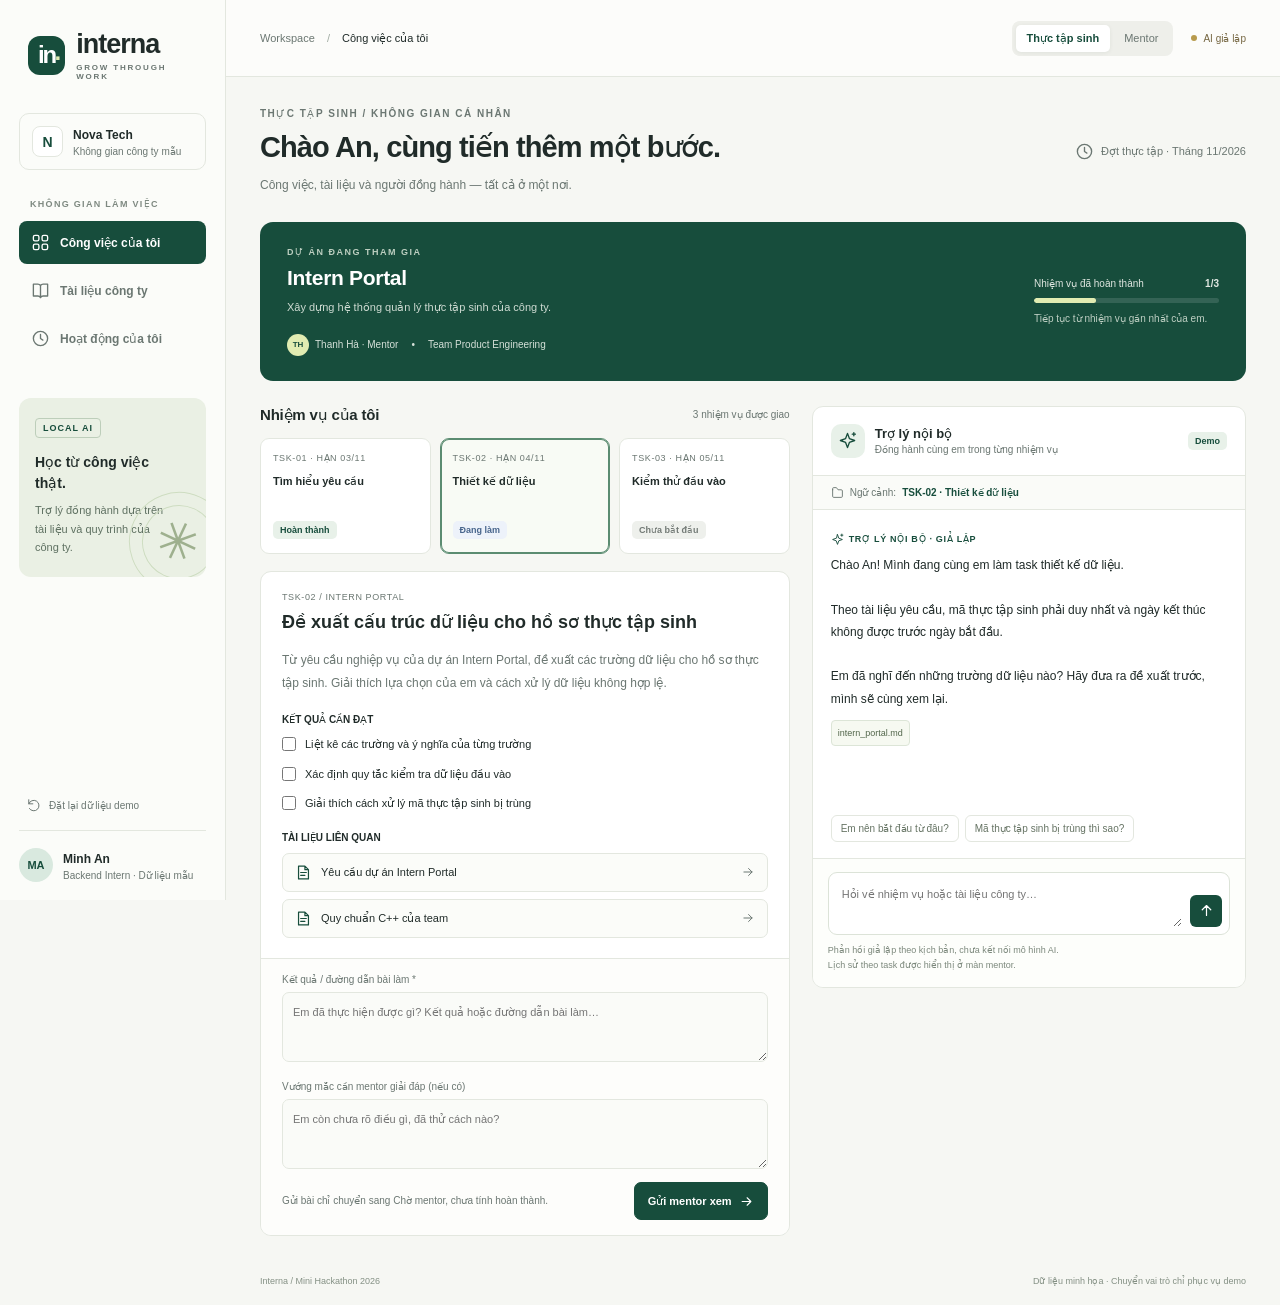
==== frontend/index.html @ 0b30b1be "Demo web" ====
<!doctype html>
<html lang="vi">
<head>
  <meta charset="utf-8">
  <meta name="viewport" content="width=device-width,initial-scale=1">
  <meta name="theme-color" content="#174d3c">
  <title>Interna — Không gian thực tập</title>
  <link rel="stylesheet" href="style.css">
  <script src="config.js" defer></script>
  <script src="app.js" defer></script>
</head>
<body>
  <svg class="svg-defs" xmlns="http://www.w3.org/2000/svg" aria-hidden="true"><defs>
    <symbol id="i-grid" viewBox="0 0 24 24"><rect x="3" y="3" width="7" height="7" rx="2"/><rect x="14" y="3" width="7" height="7" rx="2"/><rect x="3" y="14" width="7" height="7" rx="2"/><rect x="14" y="14" width="7" height="7" rx="2"/></symbol>
    <symbol id="i-book" viewBox="0 0 24 24"><path d="M12 5v16M3 4h5a4 4 0 0 1 4 2 4 4 0 0 1 4-2h5v15h-5a4 4 0 0 0-4 2 4 4 0 0 0-4-2H3z"/></symbol>
    <symbol id="i-clock" viewBox="0 0 24 24"><circle cx="12" cy="12" r="9"/><path d="M12 7v5l3 2"/></symbol>
    <symbol id="i-arrow" viewBox="0 0 24 24"><path d="M5 12h14m-6-6 6 6-6 6"/></symbol>
    <symbol id="i-spark" viewBox="0 0 24 24"><path d="m12 3 2.4 6.6L21 12l-6.6 2.4L12 21l-2.4-6.6L3 12l6.6-2.4zM20 2v4m-2-2h4"/></symbol>
    <symbol id="i-check" viewBox="0 0 24 24"><path d="m5 12 4 4L19 6"/></symbol>
    <symbol id="i-send" viewBox="0 0 24 24"><path d="m12 19 0-14m-6 6 6-6 6 6"/></symbol>
    <symbol id="i-folder" viewBox="0 0 24 24"><path d="M3 7V5a2 2 0 0 1 2-2h5l3 4h6a2 2 0 0 1 2 2v10a2 2 0 0 1-2 2H5a2 2 0 0 1-2-2V7z"/></symbol>
    <symbol id="i-users" viewBox="0 0 24 24"><circle cx="9" cy="8" r="3"/><path d="M3 21v-3a6 6 0 0 1 12 0v3m1-16a3 3 0 0 1 0 6m2 3a5 5 0 0 1 3 4v3"/></symbol>
    <symbol id="i-close" viewBox="0 0 24 24"><path d="m6 6 12 12M18 6 6 18"/></symbol>
    <symbol id="i-file" viewBox="0 0 24 24"><path d="M14 3H5v18h14V8zm0 0v5h5M8 12h8m-8 4h6"/></symbol>
    <symbol id="i-reset" viewBox="0 0 24 24"><path d="M3 10a9 9 0 1 1 1 8M3 3v7h7"/></symbol>
  </defs></svg>
  <div class="app-shell">
    <aside class="sidebar">
      <a class="brand" href="#" aria-label="Interna trang chính"><span class="brand-mark">in<span>·</span></span><span>interna<small>GROW THROUGH WORK</small></span></a>
      <div class="company"><span class="company-icon">N</span><div><strong>Nova Tech</strong><small>Không gian công ty mẫu</small></div></div>
      <p class="nav-label">KHÔNG GIAN LÀM VIỆC</p>
      <nav id="main-nav" aria-label="Điều hướng chính"></nav>
      <div class="sidebar-note"><span class="tiny-pill">LOCAL AI</span><h3>Học từ công việc thật.</h3><p>Trợ lý đồng hành dựa trên tài liệu và quy trình của công ty.</p><div class="note-orbit" aria-hidden="true"><span>✳</span></div></div>
      <div class="sidebar-bottom"><button class="reset-button" id="reset-demo"><svg class="icon"><use href="#i-reset"/></svg>Đặt lại dữ liệu demo</button><div class="profile" id="profile"></div></div>
    </aside>
    <div class="workspace">
      <header class="topbar">
        <div class="breadcrumb">Workspace <span>/</span> <strong id="breadcrumb-label">Công việc của tôi</strong></div>
        <div class="role-switch" role="group" aria-label="Chuyển màn hình demo"><button data-role="intern" aria-pressed="true">Thực tập sinh</button><button data-role="mentor" aria-pressed="false">Mentor</button></div>
        <span class="demo-badge" id="connection-badge"><span></span>AI giả lập</span>
      </header>
      <main id="main-content" tabindex="-1"></main>
      <footer class="page-footer"><span>Interna / Mini Hackathon 2026</span><span>Dữ liệu minh họa · Chuyển vai trò chỉ phục vụ demo</span></footer>
    </div>
  </div>
  <dialog id="detail-dialog" aria-labelledby="dialog-title"><div class="dialog-top"><span class="eyebrow">KNOWLEDGE BASE</span><button class="icon-button" id="close-dialog" aria-label="Đóng"><svg class="icon"><use href="#i-close"/></svg></button></div><h2 id="dialog-title"></h2><div id="dialog-content"></div></dialog>
  <div id="toast" role="status" aria-live="polite" hidden></div>
</body>
</html>
---- frontend/style.css ----
@charset "UTF-8";
.status.changes{color:#9b4a30;background:#fff0e8}
.task-bottom label:not(:first-child){margin-top:16px}
.task-discussion{border-top:1px solid var(--line);padding-top:19px;margin-top:20px}
.task-discussion>h3{font-size:13px;font-weight:650}
.review-help{font-size:11px!important;line-height:1.8;color:var(--muted);margin:8px 0 12px!important}
.review-text{white-space:pre-wrap;overflow-wrap:anywhere;font-size:12px;line-height:1.9}
.review-thread{display:flex;flex-direction:column;gap:11px;margin:14px 0}
.review-message{padding:13px 15px;border-radius:8px;border:1px solid var(--line);background:#fbfcf9}
.review-message.from-mentor{background:#eff5ed;border-color:#dce7d6}
.review-author{font-size:11px;font-weight:650;color:var(--green);line-height:1.7;margin-bottom:8px}
.review-author>span{display:block;font-size:10px;font-weight:400;color:var(--muted)}
.review-message small,.submission-snapshot small{display:block;font-size:10px;color:var(--muted);line-height:1.7;margin-top:9px}
.review-actions{display:flex;gap:9px;flex-wrap:wrap;margin-top:18px}
.review-label{display:block;font-size:12px;font-weight:600;margin:18px 0 9px}
.submission-history{margin:0 0 17px;padding:10px 0;border-bottom:1px solid var(--line)}
.submission-history summary{cursor:pointer;font-size:11px;font-weight:600;line-height:1.8}
.submission-snapshot{padding:14px 0;border-bottom:1px solid var(--line)}
.submission-snapshot:last-child{border-bottom:0}
.submission-snapshot h3{font-size:12px;margin:0!important;line-height:1.7}
.submission-snapshot .mini-label{margin:13px 0 5px}
.submission-snapshot p{margin-top:0!important}
.task-discussion>.btn{margin-top:8px}
:root{--green:#174d3c;--green-deep:#123c30;--mint:#e8f1e9;--lime:#e1ecb2;--paper:#f6f7f3;--white:#fff;--ink:#202b29;--muted:#6b7772;--line:#e3e7df;--amber:#8c6325;--amber-bg:#faf1de;--blue:#48658c;--blue-bg:#edf2fa;font-family:Inter,"Segoe UI",Arial,sans-serif;color:var(--ink);font-size:14px;background:var(--paper);font-synthesis:none}
*{box-sizing:border-box}body{margin:0}button,input,textarea{font:inherit}button,a,input,textarea{ -webkit-tap-highlight-color:transparent}button{cursor:pointer}button:disabled{cursor:wait;opacity:.55}button,a{touch-action:manipulation}a{color:inherit}button:focus-visible,a:focus-visible,input:focus-visible,textarea:focus-visible{outline:3px solid #9ebdb0;outline-offset:3px}button{color:inherit}h1,h2,h3,p{margin:0}button svg{pointer-events:none}svg.icon{width:19px;height:19px;fill:none;stroke:currentColor;stroke-width:1.7;stroke-linecap:round;stroke-linejoin:round;flex-shrink:0}.svg-defs{position:absolute;width:0;height:0;overflow:hidden}.app-shell{display:grid;grid-template-columns:226px minmax(0,1fr);min-height:100vh}.sidebar{background:#fbfcf9;border-right:1px solid var(--line);padding:29px 19px 18px;display:flex;flex-direction:column;position:sticky;top:0;height:100vh;overflow-y:auto}.brand{display:flex;gap:11px;align-items:center;text-decoration:none;font-size:27px;font-weight:650;letter-spacing:-1px;padding:0 9px}.brand-mark{width:39px;height:39px;border-radius:12px;background:var(--green);color:#fff;font-size:24px;display:grid;place-items:center;position:relative;letter-spacing:-2px}.brand-mark>span{position:absolute;color:var(--lime);right:6px;bottom:3px}.brand small{display:block;font-size:8px;letter-spacing:1.8px;font-weight:600;color:var(--muted);margin-top:3px}.company{display:flex;gap:10px;align-items:center;border:1px solid var(--line);border-radius:10px;margin:32px 0 29px;padding:12px}.company-icon{display:grid;place-items:center;border:1px solid var(--line);width:31px;height:31px;border-radius:8px;background:#fff;color:var(--green);font-weight:700}.company strong{font-size:12px}.company small{display:block;color:var(--muted);font-size:10px;margin-top:4px}.nav-label{font-size:9px;letter-spacing:1.3px;color:#7e8981;font-weight:650;margin:0 11px 12px}nav{display:flex;flex-direction:column;gap:5px}.nav-item{display:flex;align-items:center;gap:10px;text-align:left;padding:12px;border:0;border-radius:8px;background:transparent;color:var(--muted);font-size:12px;font-weight:550}.nav-item.active{background:var(--green);color:#fff}.nav-item:hover:not(.active){background:var(--mint)}.sidebar-note{background:#eaf0e4;border-radius:12px;margin-top:38px;padding:20px 16px;overflow:hidden;position:relative;min-height:179px}.tiny-pill{font-size:9px;font-weight:700;letter-spacing:1px;color:var(--green);padding:4px 7px;border-radius:4px;border:1px solid #bdceba;display:inline-block}.sidebar-note h3{font-size:14px;line-height:1.5;max-width:120px;margin:14px 0 7px}.sidebar-note p{font-size:11px;color:#5f7162;line-height:1.7;max-width:130px}.note-orbit{position:absolute;right:-23px;bottom:-15px;width:100px;height:100px;border:1px solid #ceddc1;border-radius:50%;display:grid;place-items:center;transform:rotate(-20deg)}.note-orbit:before{content:"";position:absolute;inset:12px;border:1px solid #ceddc1;border-radius:50%}.note-orbit span{font-size:52px;color:#9eb08e}.sidebar-bottom{margin-top:auto;padding-top:30px}.reset-button{display:flex;gap:8px;align-items:center;border:0;background:none;color:var(--muted);font-size:10px;padding:8px}.reset-button svg.icon{width:14px;height:14px}.profile{display:flex;gap:10px;border-top:1px solid var(--line);margin-top:10px;padding-top:17px;align-items:center}.avatar{width:34px;height:34px;display:grid;place-items:center;border-radius:50%;font-size:11px;font-weight:650;background:#e7e5d9;color:#635d48;flex-shrink:0}.avatar.green{background:#d9e9df;color:var(--green)}.avatar.blue{background:#e0e7f0;color:#4b668b}.avatar.pink{background:#f1e3e1;color:#8d6460}.profile strong{font-size:12px}.profile small{display:block;color:var(--muted);font-size:10px;margin-top:4px}.workspace{min-width:0}.topbar{min-height:77px;padding:16px 34px;display:flex;gap:18px;align-items:center;border-bottom:1px solid var(--line);background:rgba(255,255,255,.65)}.breadcrumb{font-size:11px;color:var(--muted);flex:1}.breadcrumb span{padding:0 9px;color:#a0aba2}.breadcrumb strong{font-weight:500;color:var(--ink)}.role-switch{display:flex;background:#eeefea;padding:4px;border-radius:8px;gap:3px}.role-switch button{border:0;background:none;padding:7px 11px;border-radius:5px;color:var(--muted);font-size:11px}.role-switch button[aria-pressed=true]{background:#fff;color:var(--green);box-shadow:0 1px 4px #102b1810;font-weight:650}.demo-badge{display:flex;align-items:center;gap:6px;font-size:10px;color:#756641;white-space:nowrap}.demo-badge>span{width:6px;height:6px;background:#b79a4c;border-radius:50%}#main-content{padding:31px 34px 16px;max-width:1600px;margin:auto}.page-heading{display:flex;justify-content:space-between;align-items:center;gap:20px;margin-bottom:27px}.eyebrow{font-size:10px;letter-spacing:1.5px;font-weight:650;color:var(--muted);display:block;margin-bottom:10px}h1{font-size:29px;font-weight:620;letter-spacing:-.9px;line-height:1.3}.page-heading p{color:var(--muted);font-size:12px;line-height:1.7;margin-top:8px}.heading-aside{font-size:11px;color:var(--muted);display:flex;gap:7px;align-items:center;white-space:nowrap}.btn{border:1px solid var(--line);background:#fff;padding:10px 13px;border-radius:7px;font-size:11px;font-weight:600;display:inline-flex;align-items:center;justify-content:center;gap:7px;line-height:1.5;text-decoration:none}.btn:hover{background:#f0f3ed}.btn.primary{background:var(--green);color:#fff;border-color:var(--green)}.btn.primary:hover{background:var(--green-deep)}.btn.soft{background:var(--mint);color:var(--green);border-color:transparent}.btn svg.icon{width:15px;height:15px}.icon-button{border:0;background:transparent;padding:7px;border-radius:6px;color:var(--muted);display:inline-flex}.icon-button:hover{background:var(--mint)}.project-banner{background:var(--green);color:#fff;display:flex;align-items:center;justify-content:space-between;gap:24px;padding:25px 27px;border-radius:13px;position:relative;overflow:hidden;margin-bottom:25px}.project-banner .eyebrow{color:#bdcfc1;font-size:9px;margin-bottom:9px}.project-banner h2{font-size:21px;font-weight:550;letter-spacing:-.3px;position:relative}.project-banner p{color:#cedbd2;font-size:11px;margin-top:8px;line-height:1.7}.project-meta{display:flex;gap:13px;margin-top:17px;font-size:10px;color:#d5e0d8;align-items:center;flex-wrap:wrap}.project-meta>span{display:flex;gap:6px;align-items:center}.project-meta .avatar{width:22px;height:22px;font-size:8px;background:var(--lime);color:var(--green)}.banner-progress{width:185px;flex-shrink:0;position:relative}.banner-progress .progress-label{display:flex;justify-content:space-between;font-size:10px;color:#e0e7e1;margin-bottom:9px}.progress-track{background:#ffffff20;height:5px;border-radius:8px;overflow:hidden}.progress-fill{height:100%;background:var(--lime);border-radius:8px}.banner-progress small{display:block;color:#becfc3;margin-top:10px;font-size:10px}.work-grid{display:grid;grid-template-columns:minmax(0,1fr) minmax(315px,.82fr);gap:22px;align-items:start}.section-title{display:flex;align-items:center;justify-content:space-between;margin-bottom:14px;gap:12px}h2.section-name{font-size:15px;font-weight:650;letter-spacing:-.2px}.section-title>span,.section-title small{font-size:10px;color:var(--muted)}.task-tabs{display:grid;grid-template-columns:repeat(3,minmax(0,1fr));gap:9px;margin-bottom:17px}.task-card{min-width:0;text-align:left;padding:14px 12px;border:1px solid var(--line);border-radius:9px;background:#fff;position:relative}.task-card.selected{border-color:#5b8c71;box-shadow:inset 0 0 0 1px #5b8c71;background:#f8fbf5}.task-id{font-size:9px;letter-spacing:.6px;color:var(--muted);display:block;margin-bottom:10px}.task-card strong{font-size:11px;line-height:1.6;font-weight:600;display:block;min-height:36px}.status{font-size:9px;padding:4px 7px;border-radius:5px;display:inline-block;white-space:nowrap;font-weight:550}.status.todo{color:#737a76;background:#eef0ec}.status.active{color:var(--blue);background:var(--blue-bg)}.status.review{color:var(--amber);background:var(--amber-bg)}.status.done{color:var(--green);background:var(--mint)}.task-card .status{margin-top:12px}.panel{background:#fff;border:1px solid var(--line);border-radius:11px;overflow:hidden}.panel-header{display:flex;justify-content:space-between;align-items:center;gap:12px;padding:19px 21px;border-bottom:1px solid var(--line)}.panel-header h2,.panel-header h3{font-size:13px;font-weight:650}.panel-body{padding:20px 21px}.task-detail .task-id{margin-bottom:7px}.task-detail h2{font-size:18px;font-weight:600;line-height:1.5}.task-description{font-size:12px;color:var(--muted);line-height:1.9;margin:13px 0 20px}.mini-label{font-size:10px;font-weight:650;margin:20px 0 10px;color:var(--ink);display:block}.checklist{display:flex;flex-direction:column;gap:11px}.check-item{display:flex;gap:9px;align-items:flex-start;font-size:11px;line-height:1.65;cursor:pointer}.check-item input{accent-color:var(--green);width:14px;height:14px;margin:2px 0 0;flex-shrink:0}.check-item:has(input:checked) span{color:#7d8880;text-decoration:line-through}.document-links{display:flex;flex-direction:column;gap:7px}.doc-link{display:flex;align-items:center;gap:9px;padding:10px 12px;border:1px solid var(--line);background:#fbfcf9;border-radius:7px;text-align:left;font-size:11px}.doc-link svg.icon:first-child{color:var(--green);width:17px;height:17px}.doc-link span{flex:1}.doc-link svg.icon:last-child{width:14px;height:14px;color:var(--muted)}.doc-link:hover{border-color:#97ad9b}.task-bottom{border-top:1px solid var(--line);padding:15px 21px;background:#fdfdfb}.task-bottom label{font-size:10px;color:var(--muted);display:block;margin-bottom:7px}.task-bottom textarea,.review-note{width:100%;background:#fafbf8;border:1px solid var(--line);border-radius:7px;padding:10px;font-size:11px;line-height:1.7;resize:vertical;color:var(--ink);min-height:70px}.task-actions{display:flex;justify-content:space-between;align-items:center;gap:12px;margin-top:10px}.task-actions small{font-size:10px;color:var(--muted);line-height:1.6}.ai-panel{position:sticky;top:20px}.ai-header{padding:17px 18px;display:flex;align-items:center;gap:10px;border-bottom:1px solid var(--line)}.ai-mark{display:grid;place-items:center;width:34px;height:34px;border-radius:10px;background:var(--mint);color:var(--green);flex-shrink:0}.ai-header h2{font-size:13px}.ai-header p{font-size:10px;color:var(--muted);margin-top:3px}.ai-header .status{margin-left:auto}.context-strip{display:flex;align-items:center;gap:6px;padding:10px 18px;background:#fafbf8;font-size:10px;color:var(--muted);border-bottom:1px solid var(--line)}.context-strip svg{width:13px;height:13px}.context-strip strong{font-weight:550;color:var(--green)}.chat-log{padding:21px 18px;display:flex;flex-direction:column;gap:18px;min-height:305px;max-height:440px;overflow-y:auto;scrollbar-width:thin;scrollbar-color:#d5dfd3 transparent}.chat-message{max-width:100%;font-size:12px;line-height:1.85;overflow-wrap:anywhere}.chat-message.user{align-self:flex-end;background:#edf2e9;color:#344b3e;padding:11px 13px;border-radius:10px 10px 3px 10px;max-width:92%;white-space:pre-wrap}.message-label{font-size:9px;letter-spacing:.7px;color:var(--green);font-weight:700;margin-bottom:7px;display:flex;align-items:center;gap:5px}.message-label .icon{width:13px;height:13px}.message-text{white-space:pre-wrap}.citations{display:flex;gap:5px;flex-wrap:wrap;margin-top:10px}.citation{border:1px solid #dce5d7;background:#f6f9f1;color:#53674c;border-radius:4px;padding:4px 6px;font-size:9px;text-align:left}.chat-prompts{padding:0 18px 16px;display:flex;flex-wrap:wrap;gap:6px}.prompt-chip{border:1px solid var(--line);border-radius:6px;background:#fff;padding:7px 9px;color:#657363;font-size:10px;text-align:left}.prompt-chip:hover{background:var(--mint)}.composer{border-top:1px solid var(--line);padding:13px 15px;background:#fdfefb}.composer-row{display:flex;border:1px solid #dce3d8;border-radius:9px;background:#fff;padding:7px;align-items:flex-end;gap:8px}.composer textarea{border:0;background:transparent;resize:vertical;min-height:38px;max-height:140px;width:100%;padding:6px;font-size:11px;line-height:1.6;color:var(--ink)}.composer button{width:32px;height:32px;border:0;border-radius:6px;background:var(--green);color:#fff;display:grid;place-items:center;flex-shrink:0}.composer .icon{width:17px;height:17px}.composer-note{font-size:9px;color:#7c887c;line-height:1.7;margin-top:8px;display:flex;gap:5px}.chat-error{color:#9a3f35;background:#fff0ed;border-radius:6px;padding:9px;font-size:11px;line-height:1.6;margin-bottom:10px}.page-footer{padding:24px 34px 19px;display:flex;justify-content:space-between;gap:12px;font-size:9px;color:#849084;max-width:1600px;margin:auto}.stats-grid{display:grid;grid-template-columns:repeat(3,minmax(0,1fr));gap:15px;margin-bottom:25px}.stat{background:#fff;border:1px solid var(--line);border-radius:10px;padding:19px 21px;display:flex;justify-content:space-between;align-items:start;gap:10px}.stat-label{font-size:11px;color:var(--muted)}.stat strong{display:block;font-size:29px;font-weight:600;letter-spacing:-1px;margin:10px 0 5px}.stat small{font-size:10px;color:var(--muted)}.stat-icon{width:34px;height:34px;background:var(--mint);border-radius:9px;display:grid;place-items:center;color:var(--green)}.mentor-grid{display:grid;grid-template-columns:minmax(0,1.25fr) minmax(300px,.85fr);gap:22px;align-items:start}.roster{display:flex;gap:9px;margin-bottom:19px}.person-card{padding:11px;display:flex;gap:8px;align-items:center;border:1px solid var(--line);border-radius:8px;background:#fff;flex:1;min-width:0;text-align:left}.person-card.active{border-color:#5b8c71;background:#f5f9f2;box-shadow:inset 0 0 0 1px #5b8c71}.person-card .avatar{width:29px;height:29px;font-size:9px}.person-card strong{display:block;font-size:11px}.person-card small{font-size:9px;color:var(--muted);display:block;margin-top:3px}.student-header{display:flex;align-items:center;gap:11px}.student-header .avatar{width:39px;height:39px}.student-header h2{font-size:14px}.student-header p{font-size:10px;color:var(--muted);margin-top:5px}.task-table{width:100%;border-collapse:collapse;font-size:11px}.task-table th{text-align:left;color:var(--muted);font-size:9px;letter-spacing:.5px;font-weight:550;padding:13px 21px;background:#fcfdfb}.task-table td{padding:14px 21px;border-top:1px solid #edf0e9;line-height:1.65}.task-table td small{display:block;color:var(--muted);font-size:9px}.table-wrap{overflow-x:auto}.timeline{padding:5px 0 0}.timeline-row{position:relative;padding:0 0 21px 24px;border-left:1px solid #dfe6db;margin-left:5px}.timeline-row:last-child{border-left-color:transparent;padding-bottom:0}.timeline-row:before{content:"";position:absolute;left:-4px;top:4px;width:7px;height:7px;border-radius:50%;background:#6d9477;box-shadow:0 0 0 4px #fff}.timeline-time{font-size:9px;color:var(--muted);margin-bottom:6px}.timeline-title{font-size:11px;font-weight:550;line-height:1.6}.timeline-detail{font-size:11px;color:var(--muted);line-height:1.75;margin-top:5px;white-space:pre-wrap;overflow-wrap:anywhere}.activity-tag{font-size:9px;color:#7b897d;margin-top:5px}.summary-card{background:#eef3e7;border:1px solid #dbe5ce;border-radius:11px;padding:22px}.summary-top{display:flex;gap:8px;align-items:center;color:var(--green);font-size:13px;font-weight:600}.summary-meta{font-size:9px;color:#6b7c61;margin:8px 0 20px;line-height:1.7}.evidence-block{margin-bottom:18px}.evidence-block h3{font-size:11px;font-weight:650;margin-bottom:7px}.evidence-block p{font-size:11px;line-height:1.9;color:#5c6b56}.evidence-source{margin-top:7px;font-size:9px;color:#728168;display:block}.summary-disclaimer{font-size:10px;line-height:1.8;color:#64705e;border-top:1px solid #d5dfc9;padding-top:13px}.mentor-note{margin-top:17px}.mentor-note .panel-body{padding:18px}.mentor-note label{display:block;font-size:11px;font-weight:600;margin-bottom:10px}.mentor-note .btn{width:100%;margin-top:10px}.note-saved{font-size:10px;color:var(--green);margin-top:8px;line-height:1.7}.empty{padding:26px;font-size:12px;color:var(--muted);line-height:1.9}.knowledge-grid{display:grid;grid-template-columns:repeat(3,minmax(0,1fr));gap:16px}.knowledge-card{padding:23px;background:#fff;border:1px solid var(--line);border-radius:11px;display:flex;flex-direction:column;align-items:flex-start;gap:13px}.document-icon{width:40px;height:45px;border-radius:7px;background:var(--mint);display:grid;place-items:center;color:var(--green)}.knowledge-card h2{font-size:15px;line-height:1.5}.knowledge-card p{font-size:12px;color:var(--muted);line-height:1.8;flex:1}.knowledge-card small{color:var(--muted);font-size:10px}.knowledge-card .btn{margin-top:5px}.activity-page{max-width:850px}.activity-page .panel-body{padding:25px}.form-label{font-size:11px}.review-note{min-height:116px}dialog{border:1px solid var(--line);border-radius:15px;padding:25px;width:min(620px,calc(100vw - 28px));max-height:85vh;color:var(--ink);box-shadow:0 20px 100px #13362526}dialog::backdrop{background:#10291f66;backdrop-filter:blur(3px)}.dialog-top{display:flex;justify-content:space-between;align-items:center;margin-bottom:15px}.dialog-top .eyebrow{margin:0}dialog h2{font-size:23px;font-weight:600;line-height:1.5}#dialog-content{font-size:13px;line-height:1.9;color:#59685e}#dialog-content h3{font-size:13px;color:var(--green);margin-top:22px;margin-bottom:7px}#dialog-content p{margin-top:12px}#dialog-content .doc-meta{font-size:10px;color:var(--muted);border-bottom:1px solid var(--line);padding-bottom:16px;margin-bottom:18px}#toast{position:fixed;bottom:25px;left:50%;transform:translateX(-50%);background:var(--green-deep);color:#fff;border-radius:9px;padding:13px 20px;box-shadow:0 8px 25px #123c3022;font-size:12px;z-index:5;max-width:calc(100vw - 30px);line-height:1.7}.highlight-note{font-size:11px;padding:13px 16px;background:var(--amber-bg);border-radius:8px;color:#7b642c;line-height:1.8;margin-bottom:20px}.mobile-only{display:none}
@media(min-width:1450px){.work-grid{grid-template-columns:minmax(0,1.3fr) minmax(350px,.9fr)}.chat-log{min-height:365px}.project-banner{padding:30px}}
@media(max-width:1150px){.app-shell{grid-template-columns:190px minmax(0,1fr)}.sidebar{padding:25px 13px 15px}.topbar{padding:16px 23px;gap:12px}#main-content{padding:26px 23px 15px}.work-grid{grid-template-columns:minmax(0,1fr) minmax(290px,.9fr);gap:15px}.task-tabs{gap:6px}.task-card{padding:12px 9px}.task-card strong{font-size:10px}.mentor-grid{grid-template-columns:minmax(0,1fr)}.summary-column{display:grid;grid-template-columns:1fr 1fr;gap:17px}.mentor-note{margin-top:0}.breadcrumb{font-size:10px}.demo-badge{font-size:9px}.page-footer{padding:20px 23px}.heading-aside{display:none}}
@media(max-width:940px){.app-shell{grid-template-columns:170px minmax(0,1fr)}.sidebar-note{padding:17px 12px}.brand{font-size:23px;padding:0 4px;gap:8px}.brand small{font-size:7px;letter-spacing:1.2px}.brand-mark{width:34px;height:34px}.company{padding:9px}.company small{font-size:9px}.nav-item{font-size:11px;padding:11px 8px}.nav-label{font-size:8px;margin-left:7px}.work-grid{grid-template-columns:minmax(0,1fr)}.ai-panel{position:static}.task-card strong{font-size:12px;min-height:auto}.chat-log{min-height:180px;max-height:370px}.breadcrumb{display:none}.topbar{justify-content:space-between}.project-banner h2{font-size:18px}.banner-progress{width:140px}.knowledge-grid{grid-template-columns:minmax(0,1fr)}.knowledge-card{gap:10px}.stats-grid{gap:10px}.stat{padding:15px}.stat-icon{display:none}.stat-label{font-size:10px}}
@media(max-width:650px){.app-shell{display:block}.sidebar{height:auto;position:static;overflow:visible;padding:16px;border-right:0;border-bottom:1px solid var(--line)}.brand{font-size:25px}.company,.sidebar-note,.sidebar-bottom,.nav-label{display:none}nav{flex-direction:row;margin-top:17px;gap:5px}.nav-item{flex:1;justify-content:center;gap:6px;font-size:10px;padding:11px 5px}.nav-item .icon{width:15px;height:15px}.topbar{padding:12px 16px;min-height:60px}.role-switch button{padding:8px 12px}.demo-badge{font-size:9px}#main-content{padding:23px 16px 10px}.page-heading{margin-bottom:21px}h1{font-size:25px}.page-heading p{font-size:11px}.project-banner{padding:21px;display:block}.project-banner h2{font-size:19px}.banner-progress{width:100%;margin-top:22px}.banner-progress small{display:none}.project-meta{margin-top:13px}.task-tabs{gap:7px}.task-card{padding:12px 9px}.task-card strong{font-size:10px;min-height:34px}.task-card .status{font-size:8px;padding:4px 5px}.panel-body{padding:17px}.task-bottom{padding:15px 17px}.panel-header{padding:17px}.task-detail h2{font-size:17px}.stats-grid{gap:7px}.stat{padding:13px 11px}.stat strong{font-size:25px}.stat small{font-size:9px;line-height:1.5;display:block}.stat-label{font-size:9px;line-height:1.6;display:block}.roster{gap:6px}.person-card{flex-direction:column;align-items:flex-start;padding:10px;gap:7px}.person-card strong{font-size:10px}.person-card small{font-size:8px}.summary-column{display:block}.mentor-note{margin-top:17px}.task-table th,.task-table td{padding:12px;font-size:10px}.task-table th{font-size:9px}.page-footer{padding:20px 16px;flex-direction:column;gap:5px}.composer textarea,.review-note,.task-bottom textarea{font-size:16px}.composer-note{font-size:10px}.heading-aside{display:none}.page-heading .btn{font-size:10px;padding:9px}.task-actions{flex-wrap:wrap}.task-actions .btn{margin-left:auto}.btn,.citation,.prompt-chip{min-height:38px}.icon-button{min-width:40px;min-height:40px}.chat-log{min-height:140px}.eyebrow{font-size:9px}}
@media(prefers-reduced-motion:no-preference){button,a{transition:background .15s,border-color .15s}.progress-fill{transition:width .25s}.panel,.summary-card{animation:appear .2s ease-out}@keyframes appear{from{opacity:.7;transform:translateY(3px)}to{opacity:1;transform:translateY(0)}}}
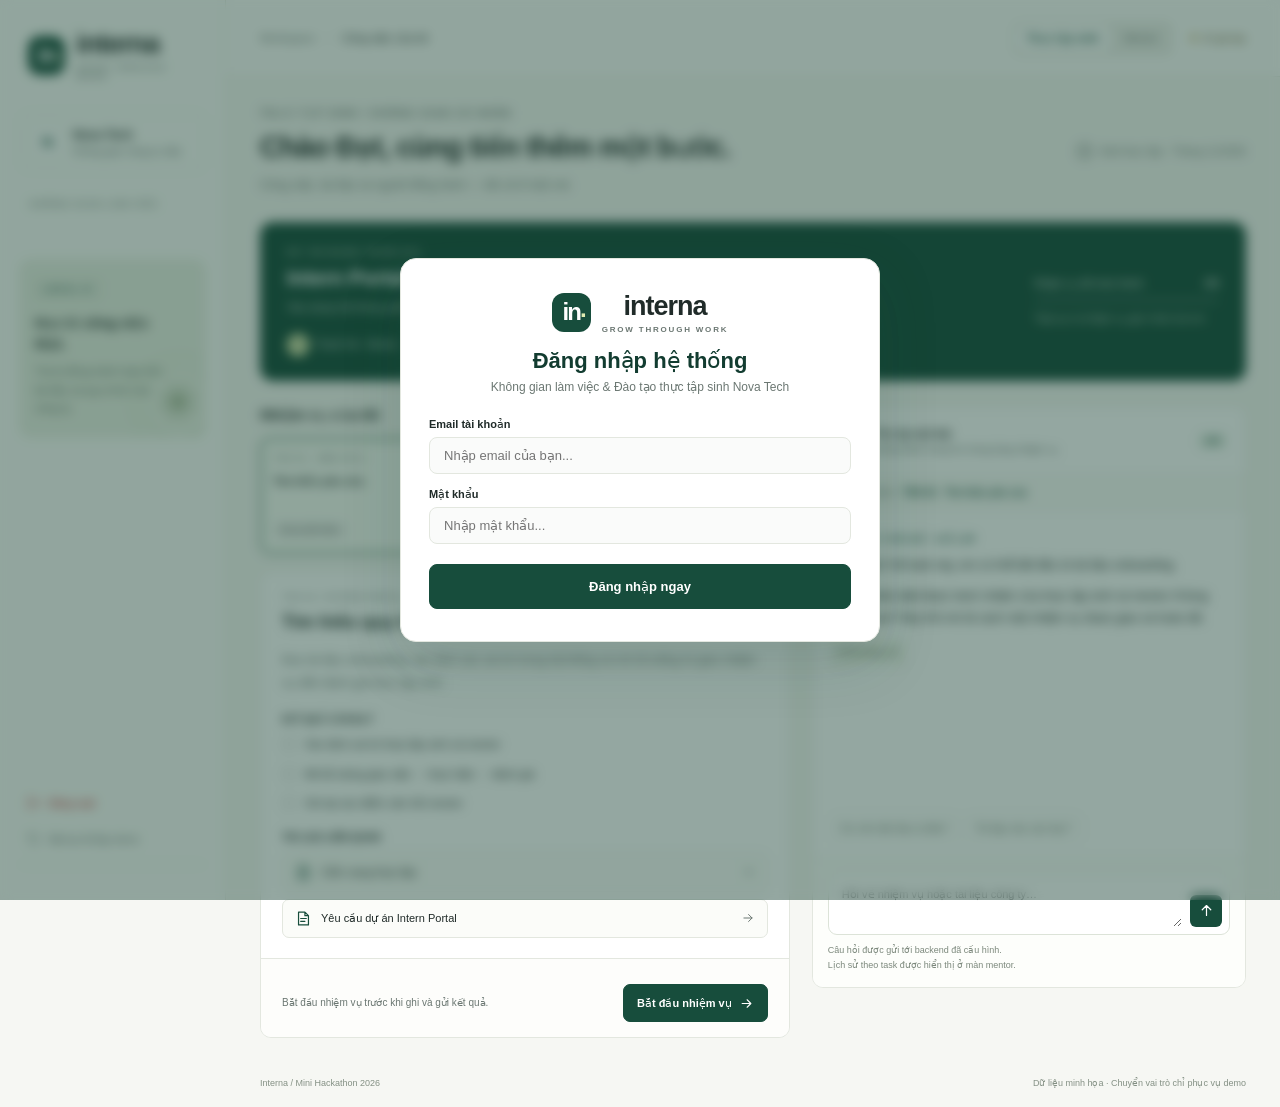
==== commit 7de6ba5d: "feat(demo): hoan thien MVP 30% voi Hybrid RAG (Ollama & Gemini) va he thong da nguoi dung doc lap" ====
--- a/frontend/index.html
+++ b/frontend/index.html
@@ -23,6 +23,8 @@
     <symbol id="i-close" viewBox="0 0 24 24"><path d="m6 6 12 12M18 6 6 18"/></symbol>
     <symbol id="i-file" viewBox="0 0 24 24"><path d="M14 3H5v18h14V8zm0 0v5h5M8 12h8m-8 4h6"/></symbol>
     <symbol id="i-reset" viewBox="0 0 24 24"><path d="M3 10a9 9 0 1 1 1 8M3 3v7h7"/></symbol>
+    <symbol id="i-logout" viewBox="0 0 24 24"><path d="M9 21H5a2 2 0 0 1-2-2V5a2 2 0 0 1 2-2h4M16 17l5-5-5-5M21 12H9"/></symbol>
+    <symbol id="i-plus" viewBox="0 0 24 24"><path d="M12 5v14m-7-7h14"/></symbol>
   </defs></svg>
   <div class="app-shell">
     <aside class="sidebar">
@@ -31,7 +33,11 @@
       <p class="nav-label">KHÔNG GIAN LÀM VIỆC</p>
       <nav id="main-nav" aria-label="Điều hướng chính"></nav>
       <div class="sidebar-note"><span class="tiny-pill">LOCAL AI</span><h3>Học từ công việc thật.</h3><p>Trợ lý đồng hành dựa trên tài liệu và quy trình của công ty.</p><div class="note-orbit" aria-hidden="true"><span>✳</span></div></div>
-      <div class="sidebar-bottom"><button class="reset-button" id="reset-demo"><svg class="icon"><use href="#i-reset"/></svg>Đặt lại dữ liệu demo</button><div class="profile" id="profile"></div></div>
+      <div class="sidebar-bottom">
+        <button class="reset-button" id="logout-btn" style="color:#b91c1c;margin-bottom:6px"><svg class="icon"><use href="#i-logout"/></svg>Đăng xuất</button>
+        <button class="reset-button" id="reset-demo"><svg class="icon"><use href="#i-reset"/></svg>Đặt lại dữ liệu demo</button>
+        <div class="profile" id="profile"></div>
+      </div>
     </aside>
     <div class="workspace">
       <header class="topbar">
@@ -43,6 +49,71 @@
       <footer class="page-footer"><span>Interna / Mini Hackathon 2026</span><span>Dữ liệu minh họa · Chuyển vai trò chỉ phục vụ demo</span></footer>
     </div>
   </div>
+
+  <!-- MÀN HÌNH ĐĂNG NHẬP (LOGIN OVERLAY) -->
+  <div id="login-overlay" class="login-overlay" hidden>
+    <div class="login-card">
+      <div class="login-header">
+        <div class="brand" style="justify-content:center;margin-bottom:14px">
+          <span class="brand-mark">in<span>·</span></span>
+          <span>interna<small>GROW THROUGH WORK</small></span>
+        </div>
+        <h2>Đăng nhập hệ thống</h2>
+        <p>Không gian làm việc & Đào tạo thực tập sinh Nova Tech</p>
+      </div>
+
+      <form id="login-form">
+        <div class="form-group">
+          <label for="login-email">Email tài khoản</label>
+          <input type="email" id="login-email" placeholder="Nhập email của bạn..." required autocomplete="username">
+        </div>
+        <div class="form-group">
+          <label for="login-password">Mật khẩu</label>
+          <input type="password" id="login-password" placeholder="Nhập mật khẩu..." required autocomplete="current-password">
+        </div>
+        <button type="submit" class="btn primary btn-full">Đăng nhập ngay</button>
+      </form>
+    </div>
+  </div>
+
+  <!-- MODAL THÊM THỰC TẬP SINH DÀNH CHO MENTOR -->
+  <dialog id="add-intern-dialog" aria-labelledby="add-intern-title">
+    <div class="dialog-top">
+      <span class="eyebrow">QUẢN TRỊ VIÊN / MENTOR</span>
+      <button class="icon-button" id="close-add-intern" aria-label="Đóng"><svg class="icon"><use href="#i-close"/></svg></button>
+    </div>
+    <h2 id="add-intern-title">Thêm thực tập sinh mới</h2>
+    <p style="font-size:12px;color:var(--muted);margin-top:4px">Tạo tài khoản và cấp quyền truy cập vào không gian thực tập.</p>
+    <form id="add-intern-form" style="margin-top:18px;display:flex;flex-direction:column;gap:14px">
+      <div>
+        <label for="new-intern-name" style="display:block;font-size:11px;font-weight:600;margin-bottom:6px">Họ và Tên</label>
+        <input type="text" id="new-intern-name" placeholder="Ví dụ: Nguyễn Văn A" required style="width:100%;padding:10px 12px;border:1px solid var(--line);border-radius:8px">
+      </div>
+      <div>
+        <label for="new-intern-email" style="display:block;font-size:11px;font-weight:600;margin-bottom:6px">Gmail</label>
+        <input type="email" id="new-intern-email" placeholder="Ví dụ: nguyenvana@gmail.com" required style="width:100%;padding:10px 12px;border:1px solid var(--line);border-radius:8px">
+      </div>
+      <div>
+        <label for="new-intern-role" style="display:block;font-size:11px;font-weight:600;margin-bottom:6px">Vị trí thực tập</label>
+        <select id="new-intern-role" style="width:100%;padding:10px 12px;border:1px solid var(--line);border-radius:8px;background:#fff">
+          <option value="Backend Intern">Backend Intern</option>
+          <option value="Frontend Intern">Frontend Intern</option>
+          <option value="QA Intern">QA Intern</option>
+          <option value="AI / Data Intern">AI / Data Intern</option>
+        </select>
+      </div>
+      <div>
+        <label for="new-intern-password" style="display:block;font-size:11px;font-weight:600;margin-bottom:6px">Mật khẩu</label>
+        <input type="password" id="new-intern-password" placeholder="Nhập mật khẩu..." required style="width:100%;padding:10px 12px;border:1px solid var(--line);border-radius:8px">
+      </div>
+      <div style="display:flex;gap:10px;justify-content:flex-end;margin-top:12px">
+        <button type="button" class="btn" id="cancel-add-intern">Hủy bỏ</button>
+        <button type="submit" class="btn primary">Xác nhận tạo</button>
+      </div>
+    </form>
+  </dialog>
+
+  <!-- MODAL XEM CHI TIẾT / TÀI LIỆU -->
   <dialog id="detail-dialog" aria-labelledby="dialog-title"><div class="dialog-top"><span class="eyebrow">KNOWLEDGE BASE</span><button class="icon-button" id="close-dialog" aria-label="Đóng"><svg class="icon"><use href="#i-close"/></svg></button></div><h2 id="dialog-title"></h2><div id="dialog-content"></div></dialog>
   <div id="toast" role="status" aria-live="polite" hidden></div>
 </body>
--- a/frontend/style.css
+++ b/frontend/style.css
@@ -28,3 +28,175 @@
 @media(max-width:940px){.app-shell{grid-template-columns:170px minmax(0,1fr)}.sidebar-note{padding:17px 12px}.brand{font-size:23px;padding:0 4px;gap:8px}.brand small{font-size:7px;letter-spacing:1.2px}.brand-mark{width:34px;height:34px}.company{padding:9px}.company small{font-size:9px}.nav-item{font-size:11px;padding:11px 8px}.nav-label{font-size:8px;margin-left:7px}.work-grid{grid-template-columns:minmax(0,1fr)}.ai-panel{position:static}.task-card strong{font-size:12px;min-height:auto}.chat-log{min-height:180px;max-height:370px}.breadcrumb{display:none}.topbar{justify-content:space-between}.project-banner h2{font-size:18px}.banner-progress{width:140px}.knowledge-grid{grid-template-columns:minmax(0,1fr)}.knowledge-card{gap:10px}.stats-grid{gap:10px}.stat{padding:15px}.stat-icon{display:none}.stat-label{font-size:10px}}
 @media(max-width:650px){.app-shell{display:block}.sidebar{height:auto;position:static;overflow:visible;padding:16px;border-right:0;border-bottom:1px solid var(--line)}.brand{font-size:25px}.company,.sidebar-note,.sidebar-bottom,.nav-label{display:none}nav{flex-direction:row;margin-top:17px;gap:5px}.nav-item{flex:1;justify-content:center;gap:6px;font-size:10px;padding:11px 5px}.nav-item .icon{width:15px;height:15px}.topbar{padding:12px 16px;min-height:60px}.role-switch button{padding:8px 12px}.demo-badge{font-size:9px}#main-content{padding:23px 16px 10px}.page-heading{margin-bottom:21px}h1{font-size:25px}.page-heading p{font-size:11px}.project-banner{padding:21px;display:block}.project-banner h2{font-size:19px}.banner-progress{width:100%;margin-top:22px}.banner-progress small{display:none}.project-meta{margin-top:13px}.task-tabs{gap:7px}.task-card{padding:12px 9px}.task-card strong{font-size:10px;min-height:34px}.task-card .status{font-size:8px;padding:4px 5px}.panel-body{padding:17px}.task-bottom{padding:15px 17px}.panel-header{padding:17px}.task-detail h2{font-size:17px}.stats-grid{gap:7px}.stat{padding:13px 11px}.stat strong{font-size:25px}.stat small{font-size:9px;line-height:1.5;display:block}.stat-label{font-size:9px;line-height:1.6;display:block}.roster{gap:6px}.person-card{flex-direction:column;align-items:flex-start;padding:10px;gap:7px}.person-card strong{font-size:10px}.person-card small{font-size:8px}.summary-column{display:block}.mentor-note{margin-top:17px}.task-table th,.task-table td{padding:12px;font-size:10px}.task-table th{font-size:9px}.page-footer{padding:20px 16px;flex-direction:column;gap:5px}.composer textarea,.review-note,.task-bottom textarea{font-size:16px}.composer-note{font-size:10px}.heading-aside{display:none}.page-heading .btn{font-size:10px;padding:9px}.task-actions{flex-wrap:wrap}.task-actions .btn{margin-left:auto}.btn,.citation,.prompt-chip{min-height:38px}.icon-button{min-width:40px;min-height:40px}.chat-log{min-height:140px}.eyebrow{font-size:9px}}
 @media(prefers-reduced-motion:no-preference){button,a{transition:background .15s,border-color .15s}.progress-fill{transition:width .25s}.panel,.summary-card{animation:appear .2s ease-out}@keyframes appear{from{opacity:.7;transform:translateY(3px)}to{opacity:1;transform:translateY(0)}}}
+
+
+/* === ĐỊNH DẠNG VĂN BẢN MARKDOWN CHO CHAT (AI RESPONSE) === */
+.message-text .md-h2, .message-text .md-h3, .message-text .md-h4 {
+  color: var(--green-deep);
+  margin-top: 12px;
+  margin-bottom: 6px;
+  font-weight: 700;
+  line-height: 1.4;
+}
+.message-text .md-h2 { font-size: 14px; }
+.message-text .md-h3 { font-size: 13px; }
+.message-text .md-h4 { font-size: 12px; }
+.message-text .md-inline-code {
+  background: #eef3ed;
+  color: #1a4f3b;
+  padding: 2px 6px;
+  border-radius: 4px;
+  font-family: Consolas, monospace;
+  font-size: 11px;
+  border: 1px solid #d5e2d7;
+}
+.message-text .md-code-block {
+  background: #1e2925;
+  color: #d1fae5;
+  padding: 10px 14px;
+  border-radius: 8px;
+  overflow-x: auto;
+  font-family: Consolas, monospace;
+  font-size: 11px;
+  margin: 10px 0;
+  line-height: 1.6;
+}
+.message-text .md-ul {
+  padding-left: 18px;
+  margin: 6px 0;
+}
+.message-text .md-li {
+  margin-bottom: 4px;
+  line-height: 1.6;
+}
+.message-text .md-gap {
+  height: 8px;
+}
+.message-text strong {
+  font-weight: 650;
+  color: var(--ink);
+}
+
+
+/* === ĐỊNH DẠNG MARKDOWN TRONG TIMELINE LỊCH SỬ CỦA MENTOR === */
+.timeline-detail .md-h2, .timeline-detail .md-h3, .timeline-detail .md-h4 {
+  color: var(--green-deep);
+  margin-top: 8px;
+  margin-bottom: 4px;
+  font-weight: 700;
+  line-height: 1.4;
+}
+.timeline-detail .md-h2 { font-size: 13px; }
+.timeline-detail .md-h3 { font-size: 12px; }
+.timeline-detail .md-h4 { font-size: 11px; }
+.timeline-detail .md-inline-code {
+  background: #eef3ed;
+  color: #1a4f3b;
+  padding: 1px 5px;
+  border-radius: 4px;
+  font-family: Consolas, monospace;
+  font-size: 10px;
+  border: 1px solid #d5e2d7;
+}
+.timeline-detail .md-code-block {
+  background: #1e2925;
+  color: #d1fae5;
+  padding: 8px 12px;
+  border-radius: 6px;
+  overflow-x: auto;
+  font-family: Consolas, monospace;
+  font-size: 11px;
+  margin: 6px 0;
+  line-height: 1.5;
+}
+.timeline-detail .md-ul {
+  padding-left: 16px;
+  margin: 4px 0;
+}
+.timeline-detail .md-li {
+  margin-bottom: 3px;
+  line-height: 1.5;
+}
+.timeline-detail .md-gap {
+  height: 6px;
+}
+.timeline-detail strong {
+  font-weight: 650;
+  color: var(--ink);
+}
+
+
+/* === GIAO DIỆN MÀN HÌNH ĐĂNG NHẬP (LOGIN OVERLAY) === */
+.login-overlay {
+  position: fixed;
+  inset: 0;
+  background: rgba(18, 60, 48, 0.45);
+  backdrop-filter: blur(6px);
+  display: grid;
+  place-items: center;
+  z-index: 999;
+  padding: 20px;
+}
+.login-overlay[hidden] {
+  display: none !important;
+}
+.login-card {
+  background: #ffffff;
+  border: 1px solid var(--line);
+  border-radius: 16px;
+  box-shadow: 0 20px 60px rgba(18, 60, 48, 0.15);
+  width: 100%;
+  max-width: 480px;
+  padding: 32px 28px;
+  animation: appear .25s ease-out;
+}
+.login-header {
+  text-align: center;
+  margin-bottom: 24px;
+}
+.login-header h2 {
+  font-size: 22px;
+  font-weight: 700;
+  color: var(--green-deep);
+  margin-bottom: 6px;
+}
+.login-header p {
+  font-size: 12px;
+  color: var(--muted);
+}
+.form-group {
+  margin-bottom: 14px;
+}
+.form-group label {
+  display: block;
+  font-size: 11px;
+  font-weight: 650;
+  color: var(--ink);
+  margin-bottom: 6px;
+}
+.form-group input {
+  width: 100%;
+  padding: 10px 14px;
+  border: 1px solid var(--line);
+  border-radius: 8px;
+  font-size: 13px;
+  background: #fafbfa;
+}
+.form-group input:focus {
+  background: #fff;
+  border-color: var(--green);
+  outline: none;
+}
+.btn-full {
+  width: 100%;
+  padding: 12px;
+  font-size: 13px;
+  font-weight: 650;
+  border-radius: 8px;
+  margin-top: 6px;
+}
+.add-intern-btn {
+  margin-left: auto;
+  font-size: 11px;
+  padding: 6px 12px;
+}
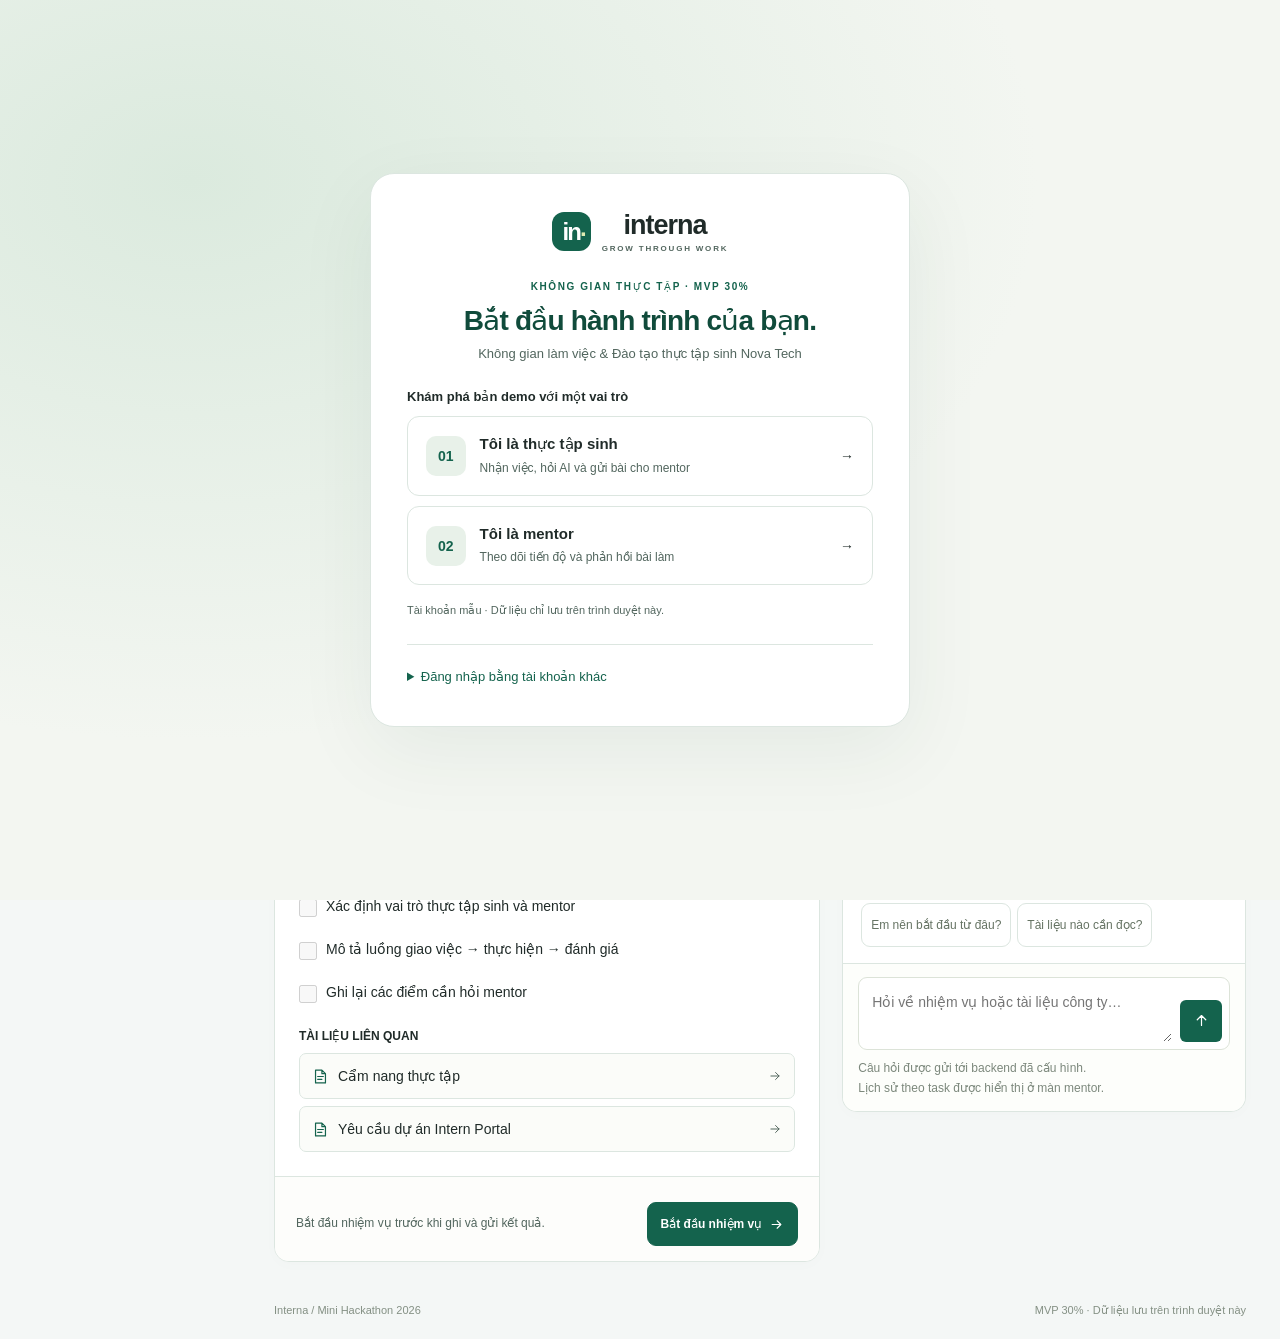
==== commit 41ce1190: "update" ====
--- a/frontend/index.html
+++ b/frontend/index.html
@@ -26,13 +26,14 @@
     <symbol id="i-logout" viewBox="0 0 24 24"><path d="M9 21H5a2 2 0 0 1-2-2V5a2 2 0 0 1 2-2h4M16 17l5-5-5-5M21 12H9"/></symbol>
     <symbol id="i-plus" viewBox="0 0 24 24"><path d="M12 5v14m-7-7h14"/></symbol>
   </defs></svg>
+  <a class="skip-link" href="#main-content">Đến nội dung chính</a>
   <div class="app-shell">
     <aside class="sidebar">
       <a class="brand" href="#" aria-label="Interna trang chính"><span class="brand-mark">in<span>·</span></span><span>interna<small>GROW THROUGH WORK</small></span></a>
       <div class="company"><span class="company-icon">N</span><div><strong>Nova Tech</strong><small>Không gian công ty mẫu</small></div></div>
       <p class="nav-label">KHÔNG GIAN LÀM VIỆC</p>
       <nav id="main-nav" aria-label="Điều hướng chính"></nav>
-      <div class="sidebar-note"><span class="tiny-pill">LOCAL AI</span><h3>Học từ công việc thật.</h3><p>Trợ lý đồng hành dựa trên tài liệu và quy trình của công ty.</p><div class="note-orbit" aria-hidden="true"><span>✳</span></div></div>
+      <div class="sidebar-note"><span class="tiny-pill">AI MENTOR</span><h3>Học từ công việc thật.</h3><p>Trợ lý đồng hành dựa trên tài liệu và quy trình của công ty.</p><div class="note-orbit" aria-hidden="true"><span>✳</span></div></div>
       <div class="sidebar-bottom">
         <button class="reset-button" id="logout-btn" style="color:#b91c1c;margin-bottom:6px"><svg class="icon"><use href="#i-logout"/></svg>Đăng xuất</button>
         <button class="reset-button" id="reset-demo"><svg class="icon"><use href="#i-reset"/></svg>Đặt lại dữ liệu demo</button>
@@ -41,12 +42,12 @@
     </aside>
     <div class="workspace">
       <header class="topbar">
-        <div class="breadcrumb">Workspace <span>/</span> <strong id="breadcrumb-label">Công việc của tôi</strong></div>
+        <div class="breadcrumb">Không gian làm việc <span>/</span> <strong id="breadcrumb-label">Công việc của tôi</strong></div>
         <div class="role-switch" role="group" aria-label="Chuyển màn hình demo"><button data-role="intern" aria-pressed="true">Thực tập sinh</button><button data-role="mentor" aria-pressed="false">Mentor</button></div>
         <span class="demo-badge" id="connection-badge"><span></span>AI giả lập</span>
       </header>
       <main id="main-content" tabindex="-1"></main>
-      <footer class="page-footer"><span>Interna / Mini Hackathon 2026</span><span>Dữ liệu minh họa · Chuyển vai trò chỉ phục vụ demo</span></footer>
+      <footer class="page-footer"><span>Interna / Mini Hackathon 2026</span><span>MVP 30% · Dữ liệu lưu trên trình duyệt này</span></footer>
     </div>
   </div>
 
@@ -58,10 +59,17 @@
           <span class="brand-mark">in<span>·</span></span>
           <span>interna<small>GROW THROUGH WORK</small></span>
         </div>
-        <h2>Đăng nhập hệ thống</h2>
+        <span class="login-kicker">KHÔNG GIAN THỰC TẬP · MVP 30%</span><h2>Bắt đầu hành trình của bạn.</h2>
         <p>Không gian làm việc & Đào tạo thực tập sinh Nova Tech</p>
       </div>
 
+      <div class="demo-entry">
+        <p>Khám phá bản demo với một vai trò</p>
+        <button type="button" class="demo-role" data-demo-user="dat"><span class="demo-role-icon">01</span><span><strong>Tôi là thực tập sinh</strong><small>Nhận việc, hỏi AI và gửi bài cho mentor</small></span><span aria-hidden="true">→</span></button>
+        <button type="button" class="demo-role" data-demo-user="mentor_admin"><span class="demo-role-icon">02</span><span><strong>Tôi là mentor</strong><small>Theo dõi tiến độ và phản hồi bài làm</small></span><span aria-hidden="true">→</span></button>
+        <small>Tài khoản mẫu · Dữ liệu chỉ lưu trên trình duyệt này.</small>
+      </div>
+      <details class="login-manual"><summary>Đăng nhập bằng tài khoản khác</summary>
       <form id="login-form">
         <div class="form-group">
           <label for="login-email">Email tài khoản</label>
@@ -73,6 +81,7 @@
         </div>
         <button type="submit" class="btn primary btn-full">Đăng nhập ngay</button>
       </form>
+      </details>
     </div>
   </div>
 
--- a/frontend/style.css
+++ b/frontend/style.css
@@ -200,3 +200,18 @@
   font-size: 11px;
   padding: 6px 12px;
 }
+
+/* MVP workspace: readable type, clear actions and an approachable first visit. */
+:root{--paper:#f4f7f6;--muted:#52665e;--line:#dce6e0;--green:#14634d;--green-deep:#104b3b}
+.skip-link{position:fixed;top:-80px;left:16px;z-index:1000;background:var(--green);color:white;padding:14px;border-radius:8px}.skip-link:focus{top:12px}
+.topbar{background:#ffffffeb}.sidebar{background:#fff}.nav-item{font-size:13px;min-height:46px}.company small,.profile small,.breadcrumb,.demo-badge{font-size:12px}
+h1{font-size:clamp(25px,2.4vw,34px);font-weight:700;letter-spacing:-1px}.page-heading p{font-size:14px}.eyebrow{font-size:11px}
+.project-banner{background:linear-gradient(115deg,#104b3b,#19745a);padding:28px 30px;border-radius:18px;box-shadow:0 8px 24px #174d3c12}.project-banner h2{font-size:26px}.project-banner p,.project-meta{font-size:13px}.banner-progress small,.banner-progress .progress-label{font-size:12px}
+.workflow-guide{list-style:none;margin:0 0 28px;padding:18px 22px;display:grid;grid-template-columns:repeat(3,1fr);gap:18px;background:#eaf1ed;border:1px solid #dce6df;border-radius:14px}.workflow-guide li{display:flex;align-items:center;gap:12px}.workflow-guide li>span{display:grid;place-items:center;width:30px;height:30px;border-radius:50%;background:#fff;color:var(--green);font-weight:700;flex-shrink:0}.workflow-guide strong{font-size:13px}.workflow-guide small{display:block;color:var(--muted);font-size:12px;margin-top:5px;line-height:1.5}
+.panel{border-radius:15px;box-shadow:0 3px 15px #203b2f04}.panel-body{padding:24px}.task-card{padding:16px;border-radius:12px}.task-card.selected{background:#edf6ef;border-color:var(--green);box-shadow:inset 0 3px var(--green)}.task-card strong{font-size:13px}.task-id,.status{font-size:11px}.task-description,.check-item,.doc-link,.chat-message{font-size:14px}.check-item{min-height:32px;align-items:center}.check-item input{width:18px;height:18px}.mini-label,.task-bottom label{font-size:12px}.btn,.prompt-chip,.citation{font-size:12px;min-height:44px;border-radius:9px}.doc-link{min-height:46px}.task-bottom textarea,.review-note,.composer textarea{font-size:14px}.ai-header h2{font-size:16px}.ai-header p,.context-strip,.composer-note{font-size:12px}.composer button{width:42px;height:42px}.message-label{font-size:10px}.ai-panel{border-top:3px solid var(--green)}.chat-log{min-height:230px}.task-actions small,.review-help{font-size:12px!important}.page-footer{font-size:11px;line-height:1.6}.typing-status{display:flex;gap:12px;align-items:center;color:var(--green);font-size:13px}.typing-status small{display:block;color:var(--muted);font-size:12px;margin-top:4px}.typing-dots{white-space:nowrap;letter-spacing:2px}
+.login-overlay{background:radial-gradient(ellipse at 15% 20%,#dbeade,transparent 55%),#f3f6f1;overflow-y:auto}.login-card{max-width:540px;padding:36px;border-radius:24px;box-shadow:0 24px 80px #153f3010}.login-header .brand{margin-bottom:28px!important}.login-kicker{display:block;font-size:10px;letter-spacing:1.6px;color:var(--green);font-weight:700;margin-bottom:12px}.login-header h2{font-size:28px;letter-spacing:-.8px}.login-header p{font-size:13px;line-height:1.7}.demo-entry>p{font-size:13px;font-weight:600;margin:24px 0 12px}.demo-role{display:flex;align-items:center;gap:14px;width:100%;text-align:left;background:#fff;border:1px solid var(--line);border-radius:12px;padding:18px;margin:10px 0}.demo-role:hover{background:#eff7f1;border-color:var(--green)}.demo-role>span:nth-child(2){flex:1}.demo-role strong{font-size:15px}.demo-role small{display:block;font-size:12px;color:var(--muted);margin-top:6px;line-height:1.5}.demo-role-icon{background:var(--mint);color:var(--green);border-radius:10px;padding:12px;font-weight:700}.demo-entry>small{display:block;font-size:11px;color:var(--muted);line-height:1.7;margin:16px 0 24px}.login-manual{border-top:1px solid var(--line);padding-top:18px}.login-manual summary{cursor:pointer;font-size:13px;color:var(--green);padding:6px 0}.login-manual form{padding-top:18px}.form-group label{font-size:13px}.form-group input{min-height:44px}.form-group input:focus-visible,select:focus-visible{outline:3px solid #82ad9c;outline-offset:3px}#toast{z-index:1001}
+@media(min-width:1101px){.app-shell{grid-template-columns:240px minmax(0,1fr)}.work-grid{grid-template-columns:minmax(0,1.15fr) minmax(340px,.85fr)}}
+@media(max-width:760px){.workflow-guide{grid-template-columns:1fr;gap:14px}.project-banner{padding:22px}.task-tabs{grid-template-columns:1fr}.task-card{display:grid;grid-template-columns:1fr auto;gap:5px 12px}.task-card .task-id{grid-column:1/-1;margin:0}.task-card strong{min-height:0}.task-card .status{margin:0;font-size:11px}.composer textarea,.review-note,.task-bottom textarea,.form-group input{font-size:16px}.login-card{padding:24px}.login-header h2{font-size:25px}.login-overlay{place-items:start center}.topbar{flex-wrap:wrap}.workflow-guide small{font-size:12px}.page-heading{align-items:flex-start}.roster{flex-wrap:wrap}.person-card{min-width:110px}.context-strip{flex-wrap:wrap}}
+@media(prefers-reduced-motion:no-preference){.typing-dots{animation:thinking 1.2s ease-in-out infinite}@keyframes thinking{50%{opacity:.35}}}
+@media(prefers-reduced-motion:reduce){*,*::before,*::after{animation:none!important;transition:none!important;scroll-behavior:auto!important}}
+@media(max-width:760px){.sidebar-bottom{display:flex;padding-top:12px;margin-top:0;gap:12px;align-items:center}.sidebar-bottom .profile{display:none}.sidebar-bottom .reset-button{min-height:40px;font-size:12px;margin-bottom:0!important}.sidebar-bottom #reset-demo{margin-left:auto}.person-card>span:last-child{min-width:0;overflow-wrap:anywhere}}
